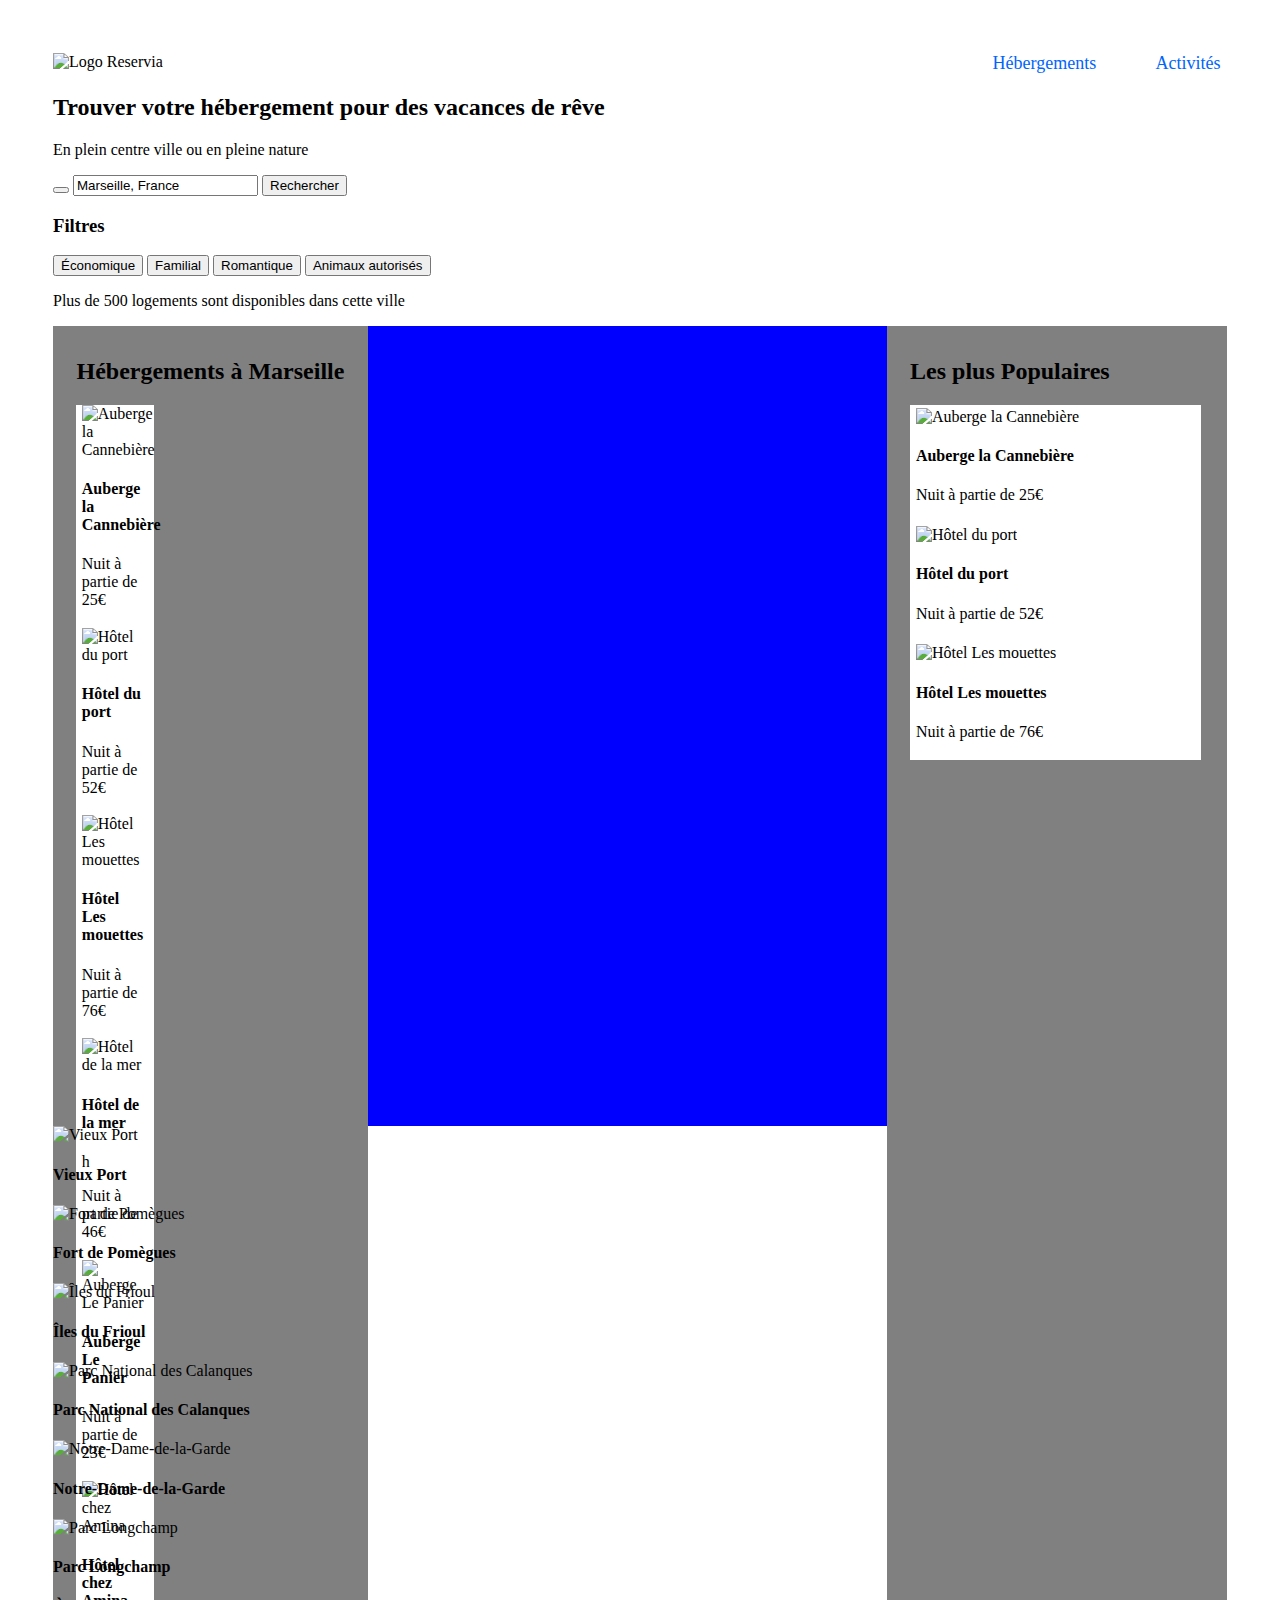
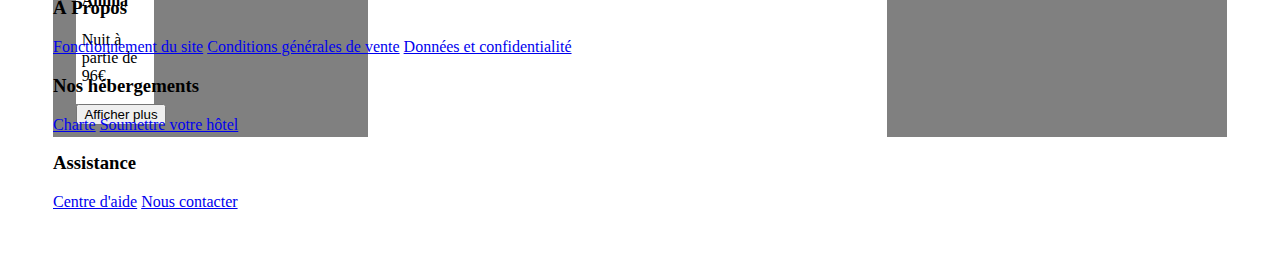
==== reservia.html @ 5c3b555e "Ajout du Footer." ====
<!DOCTYPE html>
<html lang="fr">
  <head>
    <meta charset="utf-8"/>
    <link rel="stylesheet" href="/css/style.css">
    <script src="https://kit.fontawesome.com/23c1a897ea.js" crossorigin="anonymous"></script> <!-- Ajout du script permettant d'utiliser les icônes Font Awesome -->
    <title>Reservia</title>
  </head>

  <body>
    <header>
      <div class="header">
        <img src="images/logo/Reservia.svg" title="Logo Reservia" class="logo">
        <!-- Menu de navigation -->
        <nav>
          <ul class="menu">
            <li><a href="#hebergements" class="li-heb">Hébergements</a></li>
            <li><a href="#activites" class="li-act">Activités</a></li>
            <li><a href="#inscription" class="li-signup"><span>S'inscire</span></a></li>
          </ul>
        </nav>
      </div>
      <!-- Barre de recherche par ville/village -->
      <div class="recherche">
        <h2>Trouver votre hébergement pour des vacances de rêve</h2>
        <p class="subtitle">En plein centre ville ou en pleine nature</p>
        <div class="barre-recherche">
          <button type="button" name="geolocalisation" class="geoloc"><i class="fas fa-map-marker-alt fa-2x"></i></button> <!-- Bouton sur le logo de géolocalisation qui permettra d'afficher la map -->
          <input type="search" value="Marseille, France" class="zone-recherche">
          <button type="button" name="search" class="search">Rechercher</button>
        </div>
        <!-- Recherche par filtre -->
        <div class="listefiltres">
          <h3>Filtres</h3>  <!-- Boutons qui permettront aux utilisateurs de filtrer les hébergements selon les différents critères proposés ci-dessous -->
          <div class="btnfiltres">
            <button type="button" name="filtre-eco" class="filtre"><i class="fas fa-money-bill-wave iconefiltre"></i><span>Économique</span></button>
            <button type="button" name="filtre-familial" class="filtre"><i class="fas fa-child iconefiltre"></i><span>Familial</span></button>
            <button type="button" name="filtre-romantique" class="filtre"><i class="fas fa-heart iconefiltre"></i><span>Romantique</span></button>
            <button type="button" name="filtre-animaux" class="filtre"><i class="fas fa-dog iconefiltre"></i><span>Animaux autorisés</span></button>
          </div>
        </div>
        <p><i class="fas fa-info"></i> Plus de 500 logements sont disponibles dans cette ville</p>
      </div>
    </header>

    <main>
      <!-- Tous les hébergements -->
      <div class="hebergements">
        <!-- liste des hébergements -->
        <div class="hebliste">
          <h2>Hébergements à Marseille</h2>
          <div class="conteneur heb">
            <div class="case">
              <img src="images/hebergements/4_small/marcus-loke-WQJvWU_HZFo-unsplash.jpg" alt="Auberge la Cannebière" class="hpaysage">
              <h4>Auberge la Cannebière</h4>
              <p>Nuit à partie de 25€</p>
              <div class="note">
                  <i class="fas fa-star active"></i>
                  <i class="fas fa-star active"></i>
                  <i class="fas fa-star active"></i>
                  <i class="fas fa-star active"></i>
                  <i class="fas fa-star unactive"></i>
              </div>
            </div>
            <div class="case">
              <img src="images/hebergements/4_small/fred-kleber-gTbaxaVLvsg-unsplash.jpg" alt="Hôtel du port" class="hpaysage">
              <h4>Hôtel du port</h4>
              <p>Nuit à partie de 52€</p>
              <div class="note">
                  <i class="fas fa-star active"></i>
                  <i class="fas fa-star active"></i>
                  <i class="fas fa-star active"></i>
                  <i class="fas fa-star active"></i>
                  <i class="fas fa-star active"></i>
              </div>
            </div>
            <div class="case">
              <img src="images/hebergements/4_small/reisetopia-B8WIgxA_PFU-unsplash.jpg" alt="Hôtel Les mouettes" class="hpaysage">
              <h4>Hôtel Les mouettes</h4>
              <p>Nuit à partie de 76€</p>
              <div class="note">
                  <i class="fas fa-star active"></i>
                  <i class="fas fa-star active"></i>
                  <i class="fas fa-star active"></i>
                  <i class="fas fa-star active"></i>
                  <i class="fas fa-star unactive"></i>
              </div>
            </div>
            <div class="case">
              <img src="images/hebergements/4_small/annie-spratt-Eg1qcIitAuA-unsplash.jpg" alt="Hôtel de la mer" class="hpaysage">
              <h4>Hôtel de la mer</h4>h
              <p>Nuit à partie de 46€</p>
              <div class="note">
                  <i class="fas fa-star active"></i>
                  <i class="fas fa-star active"></i>
                  <i class="fas fa-star active"></i>
                  <i class="fas fa-star unactive"></i>
                  <i class="fas fa-star unactive"></i>
              </div>
            </div>
            <div class="case">
              <img src="images/hebergements/4_small/nicate-lee-kT-ZyaiwBe0-unsplash.jpg" alt="Auberge Le Panier" class="hpaysage">
              <h4>Auberge Le Panier</h4>
              <p>Nuit à partie de 23€</p>
              <div class="note">
                  <i class="fas fa-star active"></i>
                  <i class="fas fa-star active"></i>
                  <i class="fas fa-star active"></i>
                  <i class="fas fa-star active"></i>
                  <i class="fas fa-star unactive"></i>
              </div>
            </div>
            <div class="case">
              <img src="images/hebergements/4_small/febrian-zakaria-M6S1WvfW68A-unsplash.jpg" alt="Hôtel chez Amina" class="hportrait">
              <h4>Hôtel chez Amina</h4>
              <p>Nuit à partie de 96€</p>
              <div class="note">
                  <i class="fas fa-star active"></i>
                  <i class="fas fa-star active"></i>
                  <i class="fas fa-star active"></i>
                  <i class="fas fa-star active"></i>
                  <i class="fas fa-star active"></i>
              </div>
            </div>
          </div>
          <button type="button" name="afficherplus" id="more"><span>Afficher plus</span></button>
        </div>
        <!-- Hébergements populaires -->
        <div class="hebpopulaires">
          <h2>Les plus Populaires</h2>
          <div class="conteneur populaires">
            <div class="case popu">
              <img src="images/hebergements/4_small/emile-guillemot-Bj_rcSC5XfE-unsplash.jpg" alt="Auberge la Cannebière" class="ppaysage">
              <h4>Auberge la Cannebière</h4>
              <p>Nuit à partie de 25€</p>
              <div class="note">
                  <i class="fas fa-star active"></i>
                  <i class="fas fa-star active"></i>
                  <i class="fas fa-star active"></i>
                  <i class="fas fa-star active"></i>
                  <i class="fas fa-star unactive"></i>
              </div>
            </div>
            <div class="case popu">
              <img src="images/hebergements/4_small/aw-creative-VGs8z60yT2c-unsplash.jpg" alt="Hôtel du port" class="ppaysage">
              <h4>Hôtel du port</h4>
              <p>Nuit à partie de 52€</p>
              <div class="note">
                  <i class="fas fa-star active"></i>
                  <i class="fas fa-star active"></i>
                  <i class="fas fa-star active"></i>
                  <i class="fas fa-star active"></i>
                  <i class="fas fa-star active"></i>
              </div>
            </div>
            <div class="case popu">
              <img src="images/hebergements/4_small/febrian-zakaria-sjvU0THccQA-unsplash.jpg" alt="Hôtel Les mouettes" class="ppaysage">
              <h4>Hôtel Les mouettes</h4>
              <p>Nuit à partie de 76€</p>
              <div class="note">
                  <i class="fas fa-star active"></i>
                  <i class="fas fa-star active"></i>
                  <i class="fas fa-star active"></i>
                  <i class="fas fa-star active"></i>
                  <i class="fas fa-star unactive"></i>
              </div>
            </div>
          </div>
        </div>
      </div>
      <!-- Activités possibles -->
      <div class="activites">
        <div class="format-xl">
          <img src="images/activites/4_small/reno-laithienne-QUgJhdY5Fyk-unsplash.jpg" alt="Vieux Port" class="aportrait">
          <h4>Vieux Port</h4>
        </div>
        <div class="format-l">
          <img src="images/activites/4_small/paul-hermann-QFTrLdQIRhI-unsplash.jpg" alt="Fort de Pomègues" class="apaysage">
          <h4>Fort de Pomègues</h4>
        </div>
        <div class="format-s">
          <img src="images/activites/4_small/kevin-hikari-rV_Qd1l-VXg-unsplash.jpg" alt="Îles du Frioul" class="apaysage">
          <h4>Îles du Frioul</h4>
        </div>
        <div class="format-xl">
          <img src="images/activites/4_small/kilyan-sockalingum-NR8-cBCN3aI-unsplash.jpg" alt="Parc National des Calanques" class="aportrait">
          <h4>Parc National des Calanques</h4>
        </div>
        <div class="format-m">
          <img src="images/activites/4_small/florian-wehde-xW9e8gdotxI-unsplash.jpg" alt="Notre-Dame-de-la-Garde" class="apaysage">
          <h4>Notre-Dame-de-la-Garde</h4>
        </div>
        <div class="format-m">
          <img src="images/activites/4_small/lena-paulin-wH2-EJoDcV0-unsplash.jpg" alt="Parc Longchamp" class="apaysage">
          <h4>Parc Longchamp</h4>
        </div>
      </div>
    </main>

    <footer>
      <div class="a-propos">
        <h3>À Propos</h3>
        <a href="#">Fonctionnement du site</a>
        <a href="#">Conditions générales de vente</a>
        <a href="#">Données et confidentialité</a>
      </div>
      <div class="nos-hebergements">
        <h3>Nos hébergements</h3>
        <a href="#">Charte</a>
        <a href="#">Soumettre votre hôtel</a>
      </div>
      <div class="assistance">
        <h3>Assistance</h3>
        <a href="#">Centre d'aide</a>
        <a href="#">Nous contacter</a>
      </div>
    </footer>
  </body>
</html>
---- css/style.css ----
@@media screen and (max-width: 1440px) {

}


body{
  margin: 53px;
  font-family: Raleway;
}

/*___________________________________ Header ___________________________________*/
.logo {float: left;}

  /*-------------------------- Barre de navigation --------------------------*/
nav {
  font-size: 18px;
}

.menu {
  padding-left: 70%;
}

.menu li {
  margin-right: 3%;
  display: block;
}

.menu li a {
  padding: 8px 44px 17px 8px;
  color: #0065FC;
  text-align: center;
  text-decoration: none;
  position: relative;
}

.menu li a:hover, .menu li a:focus {
  color: #000;
}

.menu .en-cours a {
  color: #b7d8e8;
}

/* */


.conteneur h4 {width: 95%;}

.case img {width: 80%; height: 55%;}

.fa-star.active {color: #0065FC;}

.fa-star.unactive {color: #F2F2F2;}


.menu {display: flex; list-style-type: none;}

.hebergements {
  background-color: blue;
  width: 100%;
  height: 800px;
  display: flex;
  flex-wrap: wrap;
  justify-content: space-between;
}

.hebliste, .hebpopulaires {
  background-color: grey;
  padding-right: 2%;
  padding-top: 1%;
  padding-left: 2%;
  padding-bottom: 1%;
}

.hebtliste {
  width: 75%;
}

.hebpopulaires {
  width: 25%;
  flex-direction: column;
}

.conteneur {justify-content: space-around;}

.heb {

}

.case {
  width: 25%;
  height: 35%;
  background-color: white;
  padding-right: 2%;
  padding-left: 2%;
  padding-bottom: 1%;
}

.popu {
  width: 95%;
  height: 20%;
  background-color: white;
  flex-direction: column;
  padding-right: 2%;
  padding-top: 1%;
  padding-left: 2%;
  padding-bottom: 1%;
}
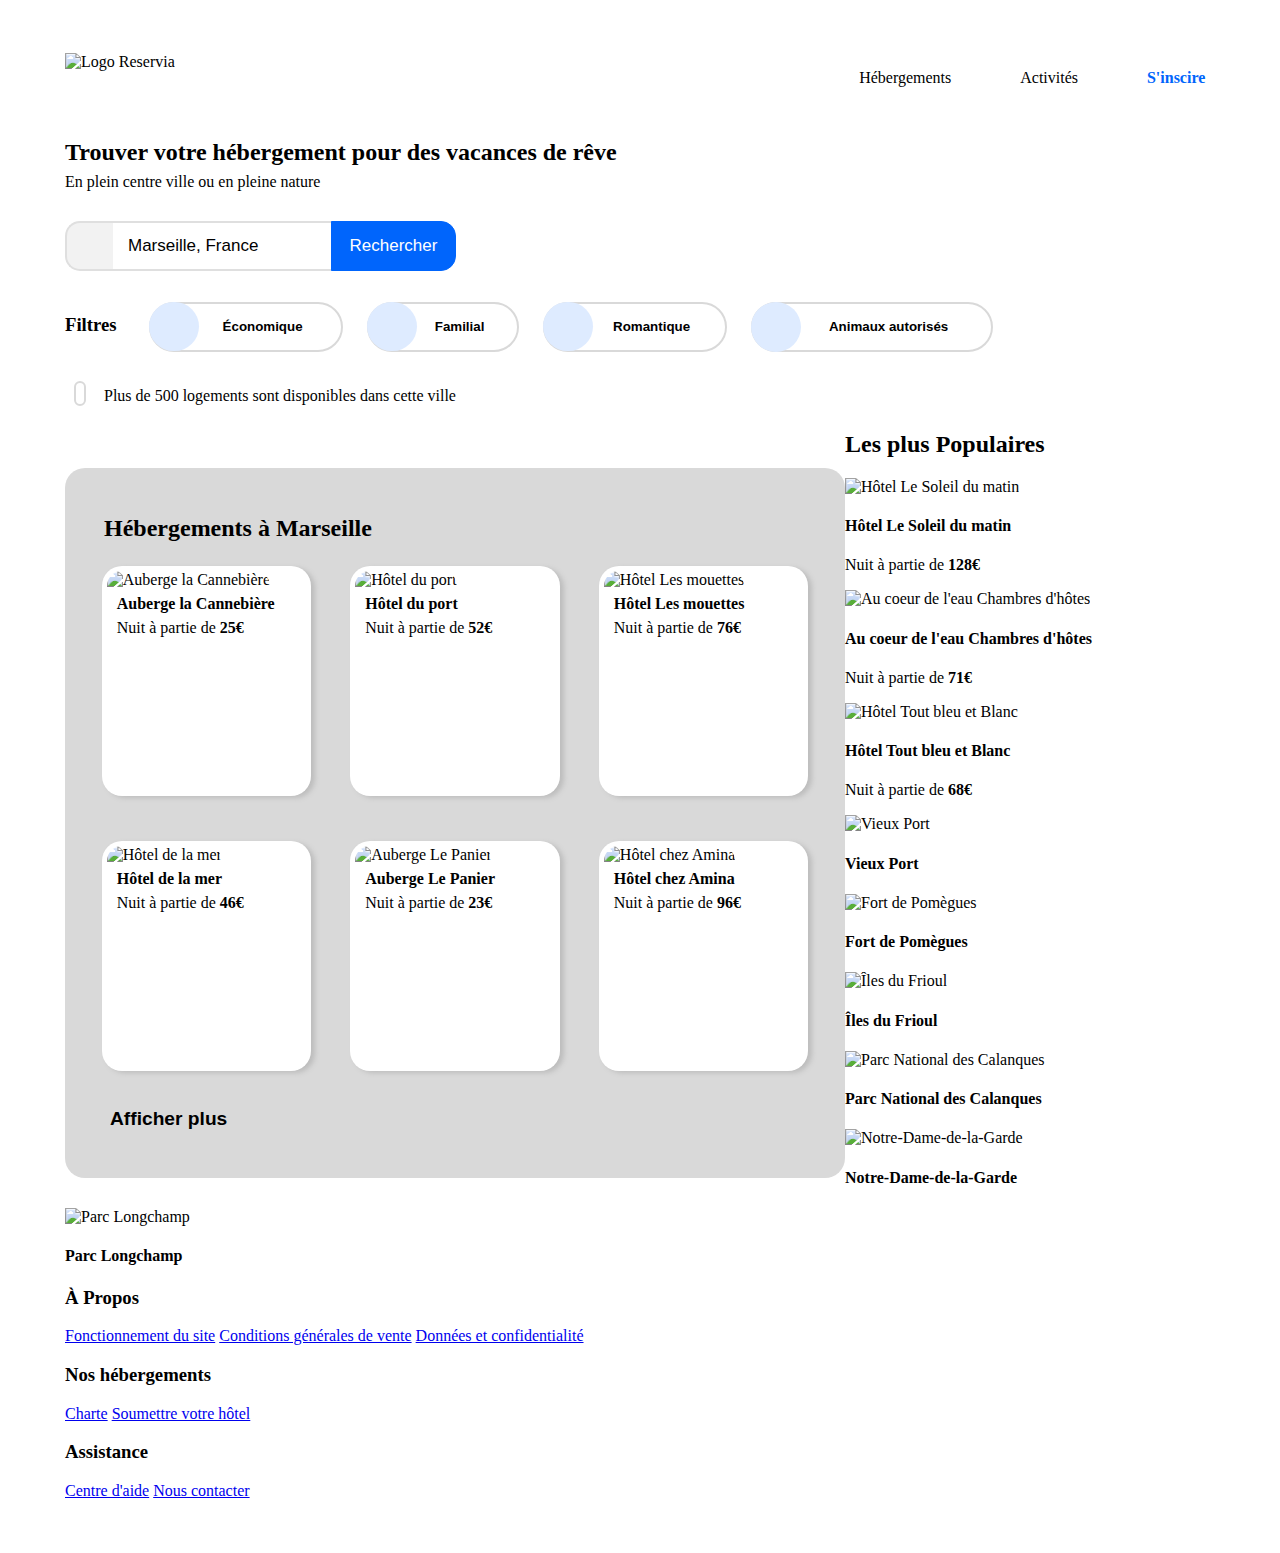
==== commit 2666e1b4: "Liens responsive et section Activités" ====
--- a/reservia.html
+++ b/reservia.html
@@ -2,8 +2,12 @@
 <html lang="fr">
   <head>
     <meta charset="utf-8"/>
-    <link rel="stylesheet" href="/css/style.css">
-    <script src="https://kit.fontawesome.com/23c1a897ea.js" crossorigin="anonymous"></script> <!-- Ajout du script permettant d'utiliser les icônes Font Awesome -->
+    <link rel="stylesheet" href="/css/style.css"> <!-- Version générale-->
+    <link rel="stylesheet" media="screen and (max-width: 768px)" href="smallscreen.css"> <!-- Pour résolution d'écran inférieure à 768px (smartphone)-->
+    <link rel="stylesheet" media="screen and (min-width: 768px; max-width: 991px)" href="mediumscreen.css"> <!-- Pour résolution d'écran comprise entre 768px et 991px (tablettes)-->
+    <link rel="stylesheet" media="screen and (min-min-width: 992px; max-width: 1199px)" href="largescrren.css"> <!-- Pour résolution d'écran comprise entre 992px et 1199px (PC portables) -->
+    <link rel="stylesheet" media="screen and (min-width: 1200px)" href="bigscreen.css"> <!-- Pour résolution d'écran supérieure ou égale à 1200px (PC et écrans TV)-->
+    <script src="https://kit.fontawesome.com/23c1a897ea.js" crossorigin="anonymous"></script> <!-- Script permettant d'utiliser les icônes Font Awesome -->
     <title>Reservia</title>
   </head>
 
@@ -14,9 +18,9 @@
         <!-- Menu de navigation -->
         <nav>
           <ul class="menu">
-            <li><a href="#hebergements" class="li-heb">Hébergements</a></li>
-            <li><a href="#activites" class="li-act">Activités</a></li>
-            <li><a href="#inscription" class="li-signup"><span>S'inscire</span></a></li>
+            <li><a href="#hebergements" class="lien-heb">Hébergements</a></li>
+            <li><a href="#activites" class="lien-act">Activités</a></li>
+            <li><a href="#inscription" class="lien-signup"><span>S'inscire</span></a></li>
           </ul>
         </nav>
       </div>
@@ -25,7 +29,7 @@
         <h2>Trouver votre hébergement pour des vacances de rêve</h2>
         <p class="subtitle">En plein centre ville ou en pleine nature</p>
         <div class="barre-recherche">
-          <button type="button" name="geolocalisation" class="geoloc"><i class="fas fa-map-marker-alt fa-2x"></i></button> <!-- Bouton sur le logo de géolocalisation qui permettra d'afficher la map -->
+          <button type="button" name="geolocalisation" class="geoloc"><i class="fas fa-map-marker-alt fa-lg"></i></button> <!-- Bouton sur le logo de géolocalisation qui permettra d'afficher la map -->
           <input type="search" value="Marseille, France" class="zone-recherche">
           <button type="button" name="search" class="search">Rechercher</button>
         </div>
@@ -33,143 +37,199 @@
         <div class="listefiltres">
           <h3>Filtres</h3>  <!-- Boutons qui permettront aux utilisateurs de filtrer les hébergements selon les différents critères proposés ci-dessous -->
           <div class="btnfiltres">
-            <button type="button" name="filtre-eco" class="filtre"><i class="fas fa-money-bill-wave iconefiltre"></i><span>Économique</span></button>
-            <button type="button" name="filtre-familial" class="filtre"><i class="fas fa-child iconefiltre"></i><span>Familial</span></button>
-            <button type="button" name="filtre-romantique" class="filtre"><i class="fas fa-heart iconefiltre"></i><span>Romantique</span></button>
-            <button type="button" name="filtre-animaux" class="filtre"><i class="fas fa-dog iconefiltre"></i><span>Animaux autorisés</span></button>
+            <div class="div-filtre eco">
+              <i class="fas fa-money-bill-wave fa-lg iconefiltre"></i>
+              <button type="button" name="filtre-eco" class="filtre filtre-eco"><span>Économique</span></button>
+            </div>
+            <div class="div-filtre familial">
+              <i class="fas fa-child fa-lg iconefiltre"></i>
+              <button type="button" name="filtre-familial" class="filtre filtre-familial"><span>Familial</span></button>
+            </div>
+            <div class="div-filtre romantique">
+              <i class="fas fa-heart fa-lg iconefiltre"></i>
+              <button type="button" name="filtre-romantique" class="filtre filtre-romantique"><span>Romantique</span></button>
+            </div>
+            <div class="div-filtre animaux">
+              <i class="fas fa-dog fa-lg iconefiltre"></i>
+              <button type="button" name="filtre-animaux" class="filtre filtre-animaux"><span>Animaux autorisés</span></button>
+            </div>
           </div>
         </div>
-        <p><i class="fas fa-info"></i> Plus de 500 logements sont disponibles dans cette ville</p>
+        <p class="info"><i class="fas fa-info fa-sm"></i> Plus de 500 logements sont disponibles dans cette ville</p>
       </div>
     </header>
 
     <main>
       <!-- Tous les hébergements -->
-      <div class="hebergements">
+      <div id="hebergements">
+
         <!-- liste des hébergements -->
-        <div class="hebliste">
+        <section class="hebliste">
           <h2>Hébergements à Marseille</h2>
-          <div class="conteneur heb">
-            <div class="case">
-              <img src="images/hebergements/4_small/marcus-loke-WQJvWU_HZFo-unsplash.jpg" alt="Auberge la Cannebière" class="hpaysage">
-              <h4>Auberge la Cannebière</h4>
-              <p>Nuit à partie de 25€</p>
-              <div class="note">
-                  <i class="fas fa-star active"></i>
-                  <i class="fas fa-star active"></i>
-                  <i class="fas fa-star active"></i>
-                  <i class="fas fa-star active"></i>
-                  <i class="fas fa-star unactive"></i>
-              </div>
-            </div>
-            <div class="case">
-              <img src="images/hebergements/4_small/fred-kleber-gTbaxaVLvsg-unsplash.jpg" alt="Hôtel du port" class="hpaysage">
-              <h4>Hôtel du port</h4>
-              <p>Nuit à partie de 52€</p>
-              <div class="note">
-                  <i class="fas fa-star active"></i>
-                  <i class="fas fa-star active"></i>
-                  <i class="fas fa-star active"></i>
-                  <i class="fas fa-star active"></i>
-                  <i class="fas fa-star active"></i>
-              </div>
-            </div>
-            <div class="case">
-              <img src="images/hebergements/4_small/reisetopia-B8WIgxA_PFU-unsplash.jpg" alt="Hôtel Les mouettes" class="hpaysage">
-              <h4>Hôtel Les mouettes</h4>
-              <p>Nuit à partie de 76€</p>
-              <div class="note">
-                  <i class="fas fa-star active"></i>
-                  <i class="fas fa-star active"></i>
-                  <i class="fas fa-star active"></i>
-                  <i class="fas fa-star active"></i>
-                  <i class="fas fa-star unactive"></i>
-              </div>
-            </div>
-            <div class="case">
-              <img src="images/hebergements/4_small/annie-spratt-Eg1qcIitAuA-unsplash.jpg" alt="Hôtel de la mer" class="hpaysage">
-              <h4>Hôtel de la mer</h4>h
-              <p>Nuit à partie de 46€</p>
-              <div class="note">
-                  <i class="fas fa-star active"></i>
-                  <i class="fas fa-star active"></i>
-                  <i class="fas fa-star active"></i>
-                  <i class="fas fa-star unactive"></i>
-                  <i class="fas fa-star unactive"></i>
-              </div>
-            </div>
-            <div class="case">
-              <img src="images/hebergements/4_small/nicate-lee-kT-ZyaiwBe0-unsplash.jpg" alt="Auberge Le Panier" class="hpaysage">
-              <h4>Auberge Le Panier</h4>
-              <p>Nuit à partie de 23€</p>
-              <div class="note">
-                  <i class="fas fa-star active"></i>
-                  <i class="fas fa-star active"></i>
-                  <i class="fas fa-star active"></i>
-                  <i class="fas fa-star active"></i>
-                  <i class="fas fa-star unactive"></i>
-              </div>
-            </div>
-            <div class="case">
-              <img src="images/hebergements/4_small/febrian-zakaria-M6S1WvfW68A-unsplash.jpg" alt="Hôtel chez Amina" class="hportrait">
-              <h4>Hôtel chez Amina</h4>
-              <p>Nuit à partie de 96€</p>
-              <div class="note">
-                  <i class="fas fa-star active"></i>
-                  <i class="fas fa-star active"></i>
-                  <i class="fas fa-star active"></i>
-                  <i class="fas fa-star active"></i>
-                  <i class="fas fa-star active"></i>
-              </div>
-            </div>
+          <div class="grilleheb">
+            <article class="hconteneur-flexible">
+              <a href="#" class="hélément-flexible">
+                <figure class="hfigure">
+                  <img src="images/hebergements/4_small/marcus-loke-WQJvWU_HZFo-unsplash.jpg" alt="Auberge la Cannebière" class="imghebergement">
+                  <figcaption class="hfigcaption">
+                    <h4 class="nom-hebergement">Auberge la Cannebière</h4>
+                    <p>Nuit à partie de <span>25€</span></p>
+                    <div class="note">
+                        <i class="fas fa-star fa-xs active"></i>
+                        <i class="fas fa-star fa-xs active"></i>
+                        <i class="fas fa-star fa-xs active"></i>
+                        <i class="fas fa-star fa-xs active"></i>
+                        <i class="fas fa-star fa-xs unactive"></i>
+                    </div>
+                  </figcaption>
+                </figure>
+              </a>
+              <a href="#" class="hélément-flexible">
+                <figure class="hfigure">
+                  <img src="images/hebergements/4_small/fred-kleber-gTbaxaVLvsg-unsplash.jpg" alt="Hôtel du port" class="imghebergement">
+                  <figcaption class="hfigcaption">
+                    <h4 class="nom-hebergement">Hôtel du port</h4>
+                    <p>Nuit à partie de <span>52€</span></p>
+                    <div class="note">
+                        <i class="fas fa-star fa-xs active"></i>
+                        <i class="fas fa-star fa-xs active"></i>
+                        <i class="fas fa-star fa-xs active"></i>
+                        <i class="fas fa-star fa-xs active"></i>
+                        <i class="fas fa-star fa-xs active"></i>
+                    </div>
+                  </figcaption>
+                </figure>
+              </a>
+              <a href="#" class="hélément-flexible">
+                <figure class="hfigure">
+                  <img src="images/hebergements/4_small/reisetopia-B8WIgxA_PFU-unsplash.jpg" alt="Hôtel Les mouettes" class="imghebergement">
+                  <figcaption class="hfigcaption">
+                    <h4 class="nom-hebergement">Hôtel Les mouettes</h4>
+                    <p>Nuit à partie de <span>76€</span></p>
+                    <div class="note">
+                        <i class="fas fa-star fa-xs active"></i>
+                        <i class="fas fa-star fa-xs active"></i>
+                        <i class="fas fa-star fa-xs active"></i>
+                        <i class="fas fa-star fa-xs active"></i>
+                        <i class="fas fa-star fa-xs unactive"></i>
+                    </div>
+                  </figcaption>
+                </figure>
+              </a>
+              <a href="#" class="hélément-flexible">
+                <figure class="hfigure">
+                  <img src="images/hebergements/4_small/annie-spratt-Eg1qcIitAuA-unsplash.jpg" alt="Hôtel de la mer" class="imghebergement">
+                  <figcaption class="hfigcaption">
+                    <h4 class="nom-hebergement">Hôtel de la mer</h4>
+                    <p>Nuit à partie de <span>46€</span></p>
+                    <div class="note">
+                        <i class="fas fa-star fa-xs active"></i>
+                        <i class="fas fa-star fa-xs active"></i>
+                        <i class="fas fa-star fa-xs active"></i>
+                        <i class="fas fa-star fa-xs unactive"></i>
+                        <i class="fas fa-star fa-xs unactive"></i>
+                    </div>
+                  </figcaption>
+                </figure>
+              </a>
+              <a href="#" class="hélément-flexible">
+                <figure class="hfigure">
+                  <img src="images/hebergements/4_small/nicate-lee-kT-ZyaiwBe0-unsplash.jpg" alt="Auberge Le Panier" class="imghebergement">
+                  <figcaption class="hfigcaption"n>
+                    <h4 class="nom-hebergement">Auberge Le Panier</h4>
+                    <p>Nuit à partie de <span>23€</span></p>
+                    <div class="note">
+                        <i class="fas fa-star fa-xs active"></i>
+                        <i class="fas fa-star fa-xs active"></i>
+                        <i class="fas fa-star fa-xs active"></i>
+                        <i class="fas fa-star fa-xs active"></i>
+                        <i class="fas fa-star fa-xs unactive"></i>
+                    </div>
+                  </figcaption>
+                </figure>
+              </a>
+              <a href="#" class="hélément-flexible">
+                <figure class="hfigure">
+                  <img src="images/hebergements/4_small/febrian-zakaria-M6S1WvfW68A-unsplash.jpg" alt="Hôtel chez Amina" class="imghebergement">
+                  <figcaption class="hfigcaption">
+                    <h4 class="nom-hebergement">Hôtel chez Amina</h4>
+                    <p>Nuit à partie de <span>96€</span></p>
+                    <div class="note">
+                        <i class="fas fa-star fa-xs active"></i>
+                        <i class="fas fa-star fa-xs active"></i>
+                        <i class="fas fa-star fa-xs active"></i>
+                        <i class="fas fa-star fa-xs active"></i>
+                        <i class="fas fa-star fa-xs active"></i>
+                    </div>
+                </figcaption>
+                </figure>
+              </a>
+            </article>
+            <button type="button" name="afficherplus" id="more"><span>Afficher plus</span></button>
           </div>
-          <button type="button" name="afficherplus" id="more"><span>Afficher plus</span></button>
-        </div>
+        </section>
+
         <!-- Hébergements populaires -->
-        <div class="hebpopulaires">
-          <h2>Les plus Populaires</h2>
-          <div class="conteneur populaires">
-            <div class="case popu">
-              <img src="images/hebergements/4_small/emile-guillemot-Bj_rcSC5XfE-unsplash.jpg" alt="Auberge la Cannebière" class="ppaysage">
-              <h4>Auberge la Cannebière</h4>
-              <p>Nuit à partie de 25€</p>
-              <div class="note">
-                  <i class="fas fa-star active"></i>
-                  <i class="fas fa-star active"></i>
-                  <i class="fas fa-star active"></i>
-                  <i class="fas fa-star active"></i>
-                  <i class="fas fa-star unactive"></i>
-              </div>
-            </div>
-            <div class="case popu">
-              <img src="images/hebergements/4_small/aw-creative-VGs8z60yT2c-unsplash.jpg" alt="Hôtel du port" class="ppaysage">
-              <h4>Hôtel du port</h4>
-              <p>Nuit à partie de 52€</p>
-              <div class="note">
-                  <i class="fas fa-star active"></i>
-                  <i class="fas fa-star active"></i>
-                  <i class="fas fa-star active"></i>
-                  <i class="fas fa-star active"></i>
-                  <i class="fas fa-star active"></i>
-              </div>
-            </div>
-            <div class="case popu">
-              <img src="images/hebergements/4_small/febrian-zakaria-sjvU0THccQA-unsplash.jpg" alt="Hôtel Les mouettes" class="ppaysage">
-              <h4>Hôtel Les mouettes</h4>
-              <p>Nuit à partie de 76€</p>
-              <div class="note">
-                  <i class="fas fa-star active"></i>
-                  <i class="fas fa-star active"></i>
-                  <i class="fas fa-star active"></i>
-                  <i class="fas fa-star active"></i>
-                  <i class="fas fa-star unactive"></i>
-              </div>
-            </div>
+        <section class="populiste">
+          <div class="en-tete-populaire">
+            <h2>Les plus Populaires</h2>
+            <i class="fas fa-chart-line fa-2x"></i>
           </div>
-        </div>
-      </div>
+          <article class="pconteneur-flexible">
+            <a href="#" class="pélément-flexible">
+              <figure class="pfigure">
+                <img src="images/hebergements/4_small/emile-guillemot-Bj_rcSC5XfE-unsplash.jpg" alt="Hôtel Le Soleil du matin" class="imghebpopulaire">
+                <figcaption class="pfigcaption">
+                  <h4 class="nom-hebergement">Hôtel Le Soleil du matin</h4>
+                  <p>Nuit à partie de <span>128€</span></p>
+                  <div class="note notehebpopulaire">
+                      <i class="fas fa-star fa-xs active"></i>
+                      <i class="fas fa-star fa-xs active"></i>
+                      <i class="fas fa-star fa-xs active"></i>
+                      <i class="fas fa-star fa-xs active"></i>
+                      <i class="fas fa-star fa-xs unactive"></i>
+                  </div>
+                </figcaption>
+              </figure>
+            </a>
+            <a href="#" class="pélément-flexible">
+              <figure class="pfigure">
+                <img src="images/hebergements/4_small/aw-creative-VGs8z60yT2c-unsplash.jpg" alt="Au coeur de l'eau Chambres d'hôtes" class="imghebpopulaire">
+                <figcaption class="pfigcaption">
+                  <h4 class="nom-hebergement">Au coeur de l'eau Chambres d'hôtes</h4>
+                  <p>Nuit à partie de <span>71€</span></p>
+                  <div class="note notehebpopulaire">
+                      <i class="fas fa-star fa-xs active"></i>
+                      <i class="fas fa-star fa-xs active"></i>
+                      <i class="fas fa-star fa-xs active"></i>
+                      <i class="fas fa-star fa-xs active"></i>
+                      <i class="fas fa-star fa-xs active"></i>
+                  </div>
+                </figcaption>
+              </figure>
+            </a>
+            <a href="#" class="pélément-flexible">
+              <figure class="pfigure">
+                <img src="images/hebergements/4_small/febrian-zakaria-sjvU0THccQA-unsplash.jpg" alt="Hôtel Tout bleu et Blanc" class="imghebpopulaire">
+                <figcaption class="pfigcaption">
+                <h4 class="nom-hebergement">Hôtel Tout bleu et Blanc</h4>
+                <p>Nuit à partie de <span>68€</span></p>
+                <div class="note notehebpopulaire">
+                    <i class="fas fa-star fa-xs active"></i>
+                    <i class="fas fa-star fa-xs active"></i>
+                    <i class="fas fa-star fa-xs active"></i>
+                    <i class="fas fa-star fa-xs active"></i>
+                    <i class="fas fa-star fa-xs unactive"></i>
+                </div>
+                </figcaption>
+              </figure>
+            </a>
+          </article>
+        </section>
+      </div>
+
       <!-- Activités possibles -->
-      <div class="activites">
+      <div id="activites">
         <div class="format-xl">
           <img src="images/activites/4_small/reno-laithienne-QUgJhdY5Fyk-unsplash.jpg" alt="Vieux Port" class="aportrait">
           <h4>Vieux Port</h4>
--- a/css/style.css
+++ b/css/style.css
@@ -1,108 +1,260 @@
-@@media screen and (max-width: 1440px) {
-
-}
-
-
-body{
-  margin: 53px;
-  font-family: Raleway;
-}
+/*____________________________________ Body ____________________________________*/
+
+@font-face {
+  font-family: 'Raleway';
+  src: url('font/Raleway.eot');
+  src: url('font/Raleway.eot?iefix') format('embedded-opentyper'),
+       url('font/Raleway.woff') format('woff'),
+       url('font/Raleway.woff2') format('woff2'),
+       url('font/Raleway.ttf') format('ttf'),
+       url('font/Raleway.svg#Raleway') format('svg');
+}
+
+body {margin: 53px 65px; font-family: Raleway; min-width: 1200px;}
+
+     /*--------------- Code multi-éléments & de diverses div ---------------*/
+
 
 /*___________________________________ Header ___________________________________*/
+
+.header {width: 100%; height: 34px;}
+
+span  {font-weight: bolder;}
+
 .logo {float: left;}
 
   /*-------------------------- Barre de navigation --------------------------*/
 nav {
-  font-size: 18px;
-}
-
-.menu {
-  padding-left: 70%;
-}
-
-.menu li {
-  margin-right: 3%;
-  display: block;
-}
+  font-size: 1em;
+  width: 436px;
+  float: right;
+}
+
+.menu {padding: 0 0.5% 0 0.5%; display: flex; list-style-type: none;}
+
+.menu li {margin-right: 3%;}
 
 .menu li a {
-  padding: 8px 44px 17px 8px;
-  color: #0065FC;
   text-align: center;
   text-decoration: none;
+  padding: 66px 28px 0 28px;
+}
+
+.lien-heb, .lien-act {color: #000;} /* couleur de la police par défaut : noir */
+
+.lien-signup, .menu li a:hover, .menu li a:focus {
+  color: #0065fc; /* couleur de la police du lien d'inscription ou lors du survol et de la selection des deux autres liens du "nav" : bleu */
+}
+
+.menu li a:hover, .menu li a:focus {
+  border-top: 2px solid #0065fc;/* affichage de la bordure supérieure (2px de large, ligne continue, bleue) lors du survol et de la selection d'un lien */
+}
+
+  /*--------------------------- Zone de recherche --------------------------*/
+
+.recherche {margin-top: 52px;}
+
+.subtitle {margin-top: -13px; font-size: 1em;}
+
+.barre-recherche, .listefiltres, .btnfiltres {display: flex;}
+
+.geoloc, .zone-recherche, .search, .listefiltres, .filtre {height: 50px;}
+
+.geoloc, .zone-recherche {border: 2px #f2f2f2 solid;}
+
+.zone-recherche, .search {font-size: 17px;}
+
+     /*----------------------- Barre de recherche -----------------------*/
+
+.barre-recherche {height: 50px; margin-top: 30px;}
+
+/*  Bouton géolocalisation */
+.geoloc {
+  width: 50px;
+  background-color: #f2f2f2;
+  border: 2px #dfdfdf solid;
+  border-right: none;
+  border-radius: 15px 0 0 15px;
+  margin-right: -2px;
+}
+
+.geoloc:hover, .geoloc:focus {background-color: #dfdfdf;}
+
+.fa-map-marker-alt {color: #000;}
+
+.a-map-marker-alt:hover, .a-map-marker-alt:focus {color: #0065fc;}
+
+/* Zone de saisie */
+.zone-recherche {
+  font-weight: thin bold;
+  width: 220px;
+  margin-bottom: 10px;
+  padding-left: 15px;
+  border: 2px #dfdfdf solid;
+  border-left: none;
+}
+
+/* Bouton "Rechercher" */
+.search {
+  color: #fff;
+  background-color: #0065fc;
+  width: 125px;
+  margin-left: -2px;
+  border: 1px #0065fc solid;
+  border-radius: 0 15px 15px 0;
+}
+
+     /*---------------------- Filtres de recherche ----------------------*/
+
+.listefiltres {width: 100%; margin-top: 31px;}
+
+.listefiltres h3 {margin-top: 12px;}
+
+.filtres {text-decoration: none;}
+
+.btnfiltres {margin-left: 32px;}
+
+.filtre:hover, .filtre:focus {box-shadow: 2px 1px 1px #d9d9d9;}
+
+.iconefiltre {
+  color: #0065fc;
+  background-color: #deebff;
+  border-radius: 50px/ 50px;
+  float: left;
+  margin-right: -20px;
   position: relative;
-}
-
-.menu li a:hover, .menu li a:focus {
+  z-index: 1;
+}
+
+.fa-money-bill-wave {width: 39px;  margin-right: -50px;  padding: 17px 0 0 11px;}
+
+.fa-child {width: 33px; margin-right: -50px; padding: 17px 0 0 17px;}
+
+.fa-heart {width: 36px;   margin-right: -50px; padding: 17px 0 0 14px;}
+
+.fa-dog {
+  width: 37px;
+  height: 35px;
+  margin-right: -50px;
+  padding: 15px 0 0 13px;
+}
+
+.fa-money-bill-wave, .fa-child, .fa-heart {height: 32px;}
+
+.filtre {
+  font-weight: bold;
+  margin-right: 24px;
+  border: 2px #d9d9d9 solid;
+  border-radius: 50px/ 50px;
+  background-color: #fff;
+}
+
+.filtre-eco, .filtre-familial, .filtre-romantique, .filtre-animaux {padding-left: 40px;}
+
+.filtre-eco {width: 194px;}
+
+.filtre-familial {width: 152px;}
+
+.filtre-romantique {width: 184px;}
+
+.filtre-animaux {width: 242px;}
+
+     /*------------ Ligne informative : nombre hébergements dispo -----------*/
+
+.info {width: 100%; height: 24px; margin: 35px 0 0 0;}
+
+.fa-info {
+  width: 13px;
+  height: 17px;
+  color: #0065fc;
+  background-color: #fff;
+  border: 2px #d9d9d9 solid;
+  border-radius: 50px/ 50px;
+  margin: 0 18px 0 9px;
+  padding: 4px 0 0 8px;
+}
+
+/*____________________________________ Main ____________________________________*/
+
+
+  /*------------------- Grand conteneur des héébergements -------------------*/
+
+#hebergements {max-width: 100%; max-height: 780px;}
+
+.hconteneur-flexible a, .pconteneur-flexible a {
+  text-decoration: none;
   color: #000;
 }
 
-.menu .en-cours a {
-  color: #b7d8e8;
-}
-
-/* */
-
-
-.conteneur h4 {width: 95%;}
-
-.case img {width: 80%; height: 55%;}
-
-.fa-star.active {color: #0065FC;}
-
-.fa-star.unactive {color: #F2F2F2;}
-
-
-.menu {display: flex; list-style-type: none;}
-
-.hebergements {
-  background-color: blue;
-  width: 100%;
-  height: 800px;
+.hélément-flexible:hover, .pélément-flexible:hover, .hélément-flexible:focus, .pélément-flexible:focus {box-shadow: none;}
+
+.note {margin: 0 0 1% 5%; justify-content: flex-start;}
+
+.fa-star.active {color: #0065fc;} /* couleur des étoiles actives : bleu */
+
+.fa-star.unactive {color: #bdbdbd;} /* couleur des étoiles inactives : gris */
+
+     /*--------------------- Liste des hébergements ---------------------*/
+
+.hebliste {
+  width: 65%;
+  float: left;
+  height: 710px;
+  margin-top: 37px;
+  background-color: #d9d9d9;
+  border-radius: 20px 20px 20px 20px;
+}
+
+.hebliste h2 {
+  margin: 47px 5% 10px 5%;
+  max-width: 100%;
+  align-items: center;
+}
+
+.hconteneur-flexible {
   display: flex;
   flex-wrap: wrap;
+  max-width: 100%;
+  height: 550px;
+  padding: 0 2.8%;
   justify-content: space-between;
 }
 
-.hebliste, .hebpopulaires {
-  background-color: grey;
-  padding-right: 2%;
-  padding-top: 1%;
-  padding-left: 2%;
-  padding-bottom: 1%;
-}
-
-.hebtliste {
-  width: 75%;
-}
-
-.hebpopulaires {
-  width: 25%;
-  flex-direction: column;
-}
-
-.conteneur {justify-content: space-around;}
-
-.heb {
-
-}
-
-.case {
-  width: 25%;
-  height: 35%;
-  background-color: white;
-  padding-right: 2%;
-  padding-left: 2%;
-  padding-bottom: 1%;
-}
-
-.popu {
+.hélément-flexible {
+  width: 28.5%;
+  max-height: 80%;
+  max-height: 230px;
+  background-color: #fff;
+  border-radius: 20px;
+  box-shadow: 4px 2px 5px #bdbdbd;
+  margin: 1.9% 2%;
+}
+
+
+.hfigure {
   width: 95%;
-  height: 20%;
-  background-color: white;
-  flex-direction: column;
-  padding-right: 2%;
-  padding-top: 1%;
-  padding-left: 2%;
-  padding-bottom: 1%;
-}
+  margin: 2.5% 2% 2.5% 2.5%;
+}
+
+
+.imghebergement {
+  width: 100%;
+  height: 130px;
+  border-radius: 15px 15px 0 0;
+  object-fit: cover; /* permet de remplir l'espace souhaité tout en gardant les proportions de l'img (pas d'img visuellement écrasée)*/
+}
+
+.hfigcaption {max-width: 100%; }
+
+.hfigcaption h4 {font-weight: bolder; margin: 3% 0 3% 5%;}
+
+.hfigcaption p {margin: 0 5% 2% 5%; max-width: 100%;}
+
+#more {
+  margin: 5px 0 0 5%;
+  background-color: #d9d9d9;
+  border: none;
+  font-size: 1.2em;
+}
+
+#more :hover, #more:focus {text-decoration: underline;}
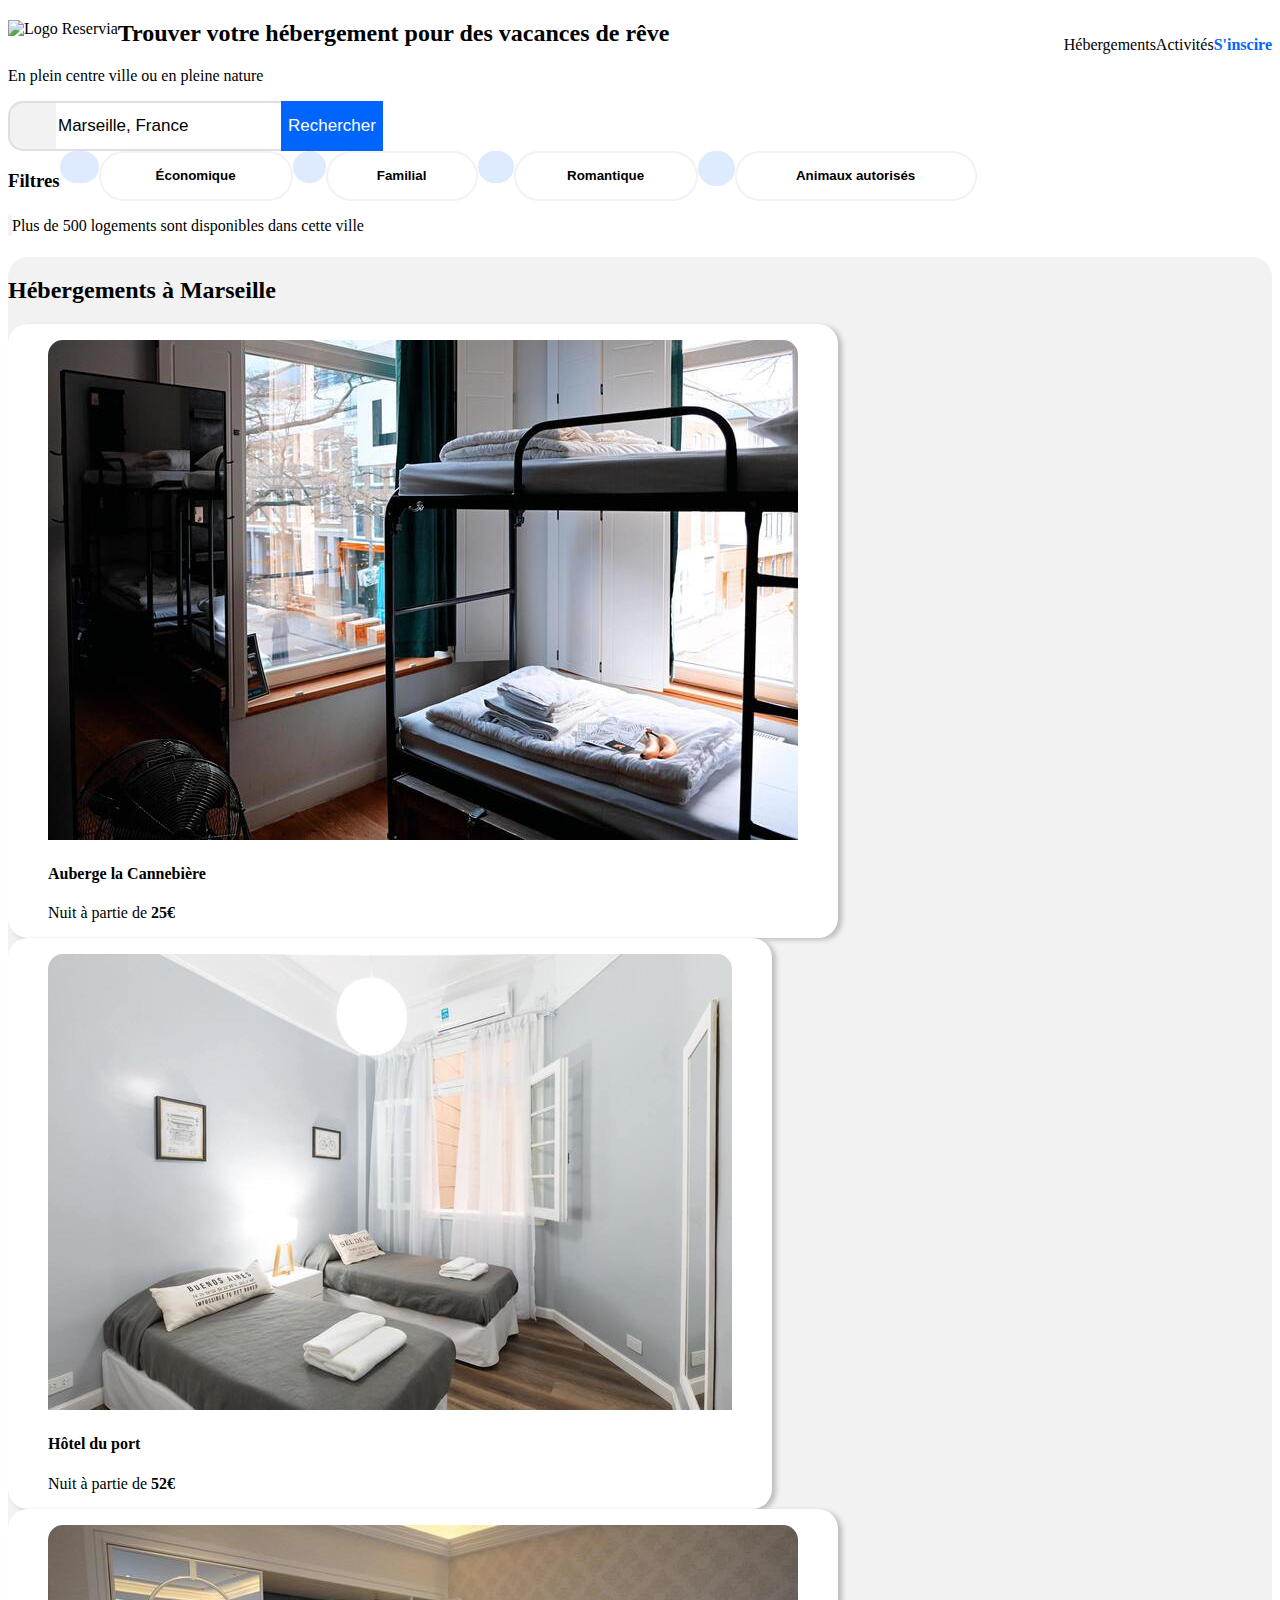
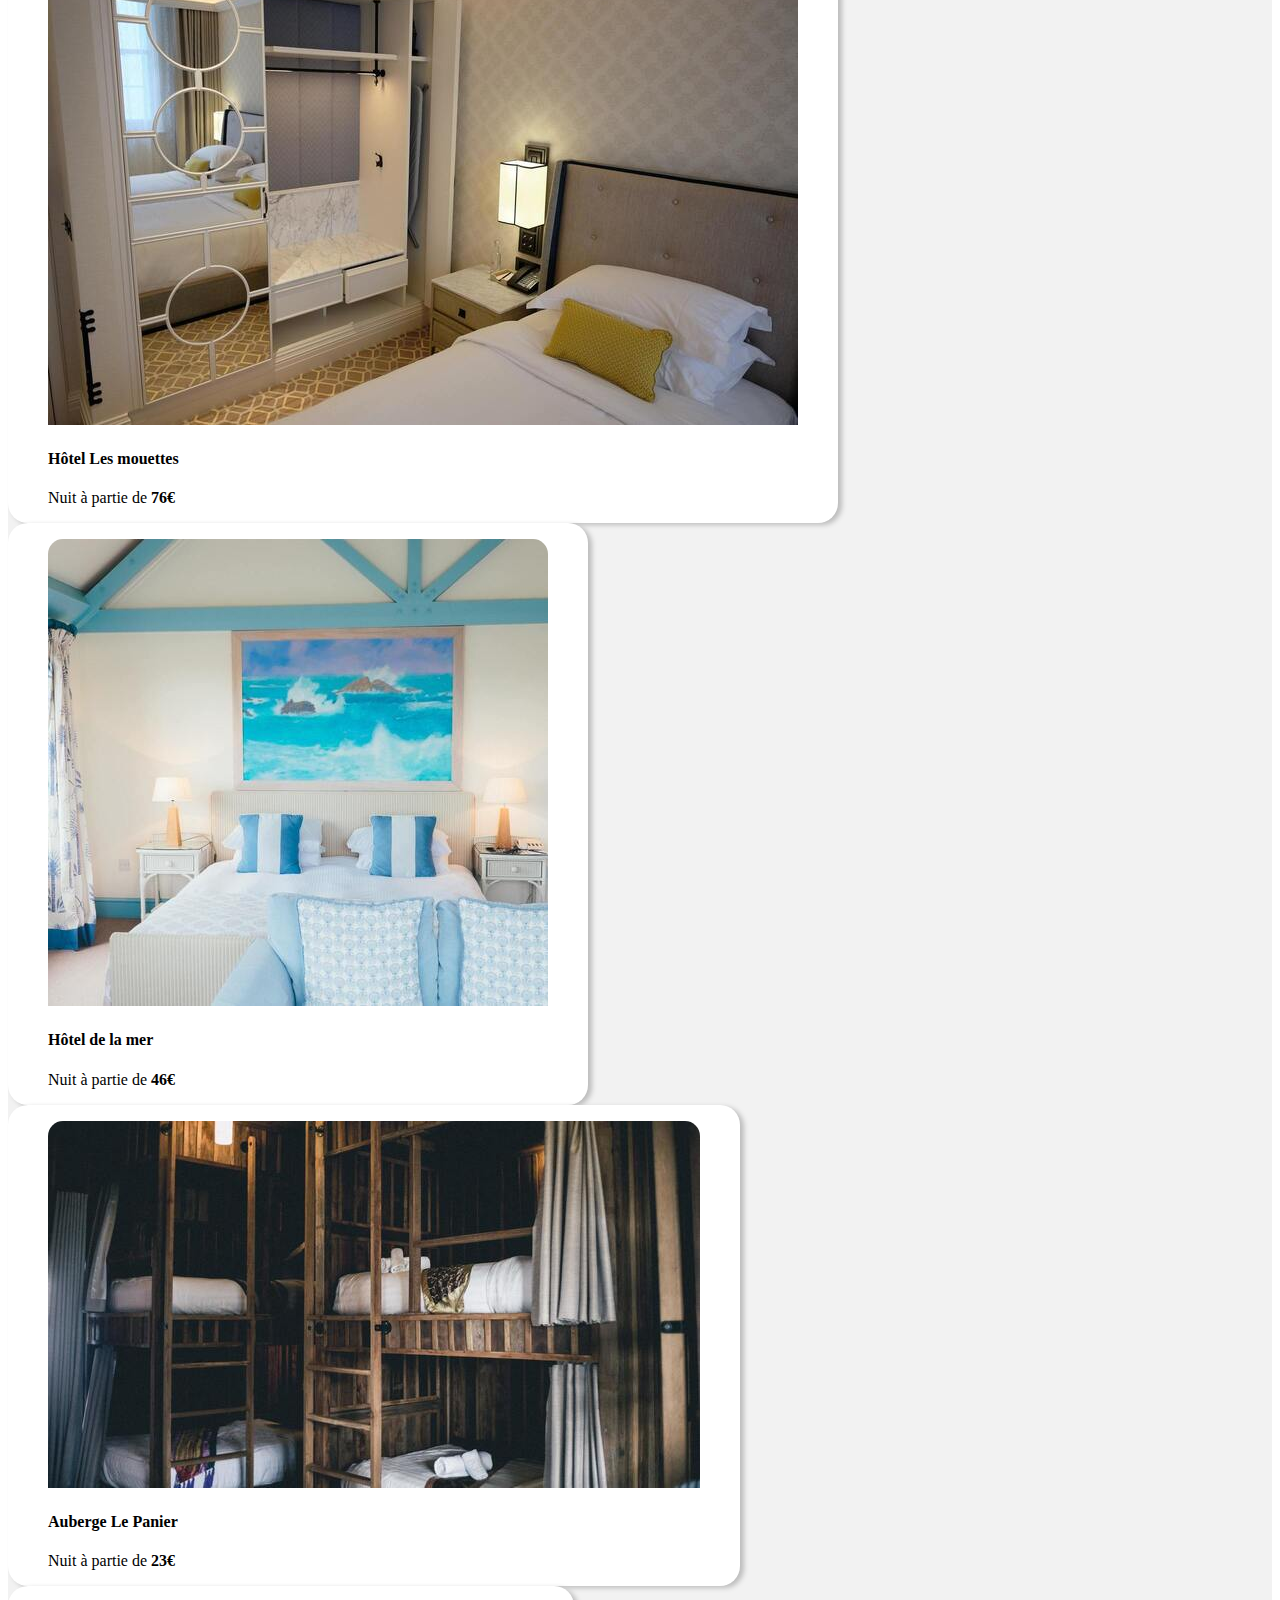
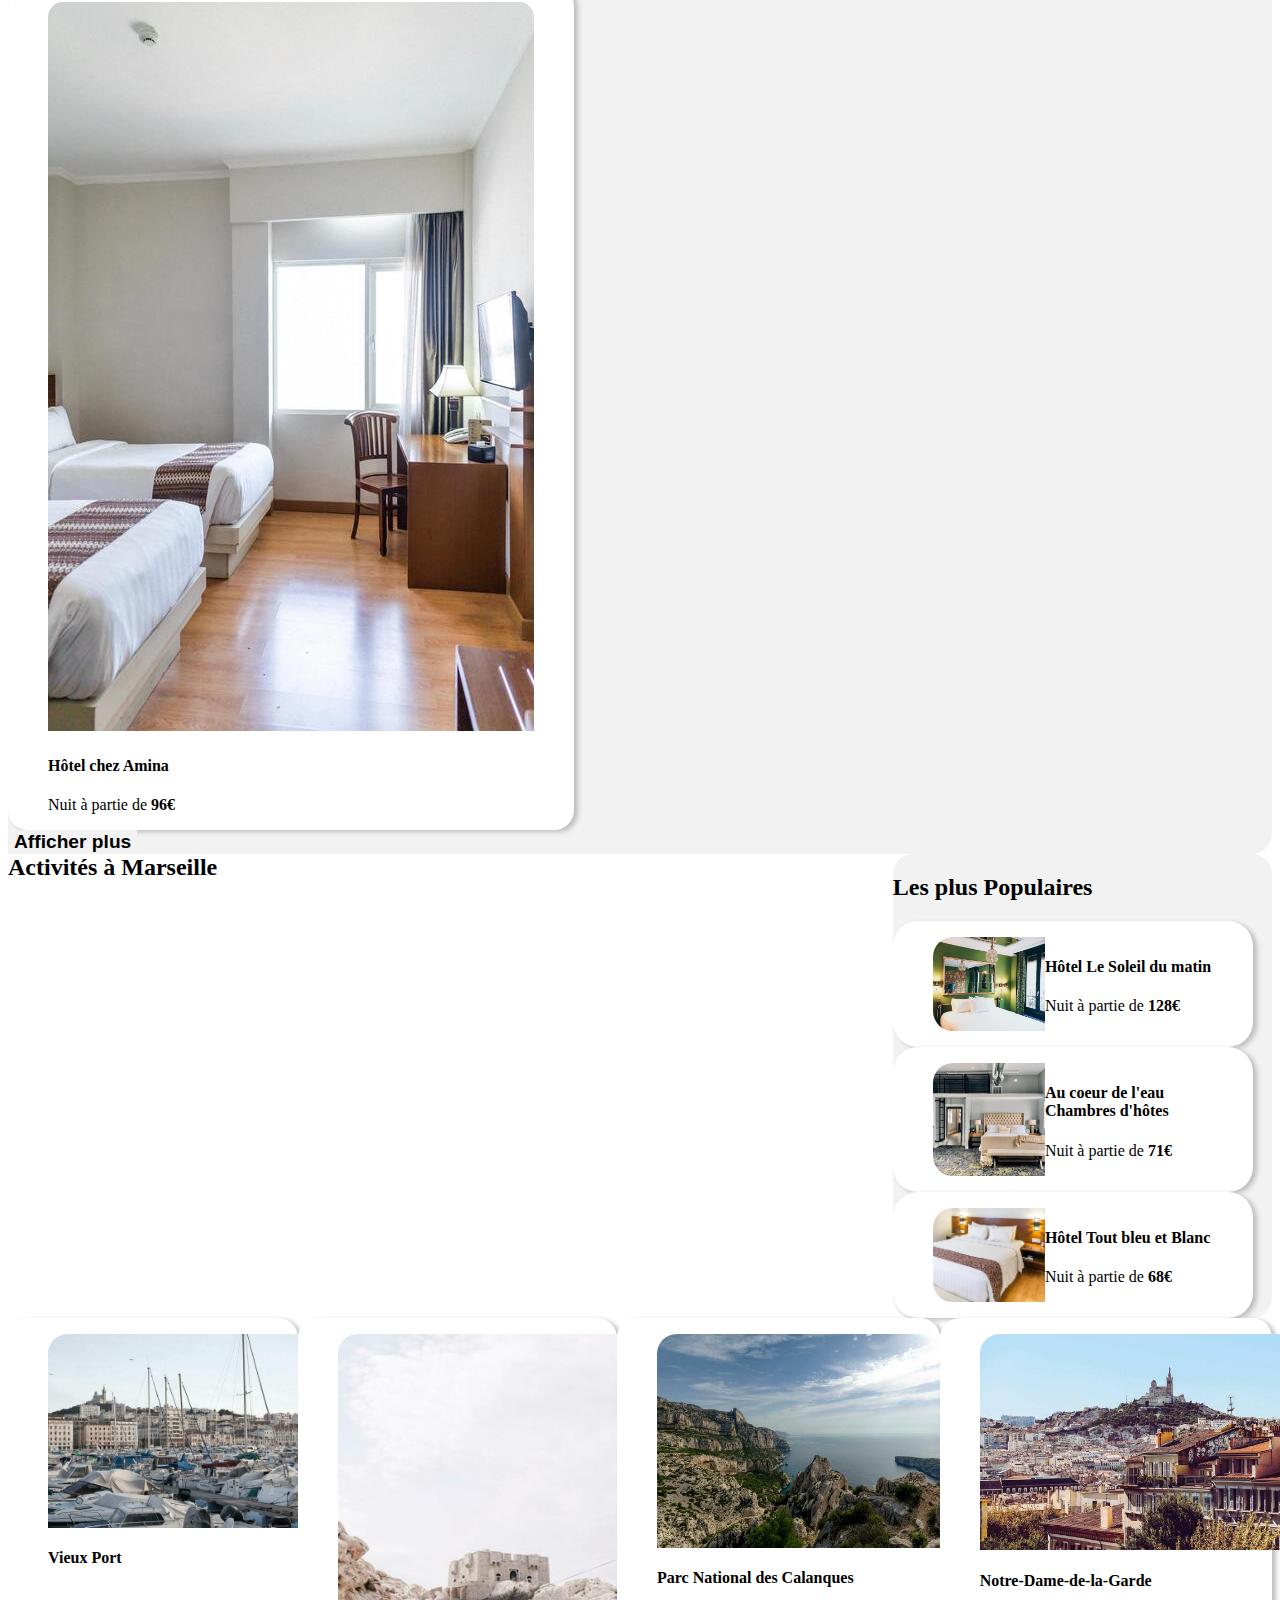
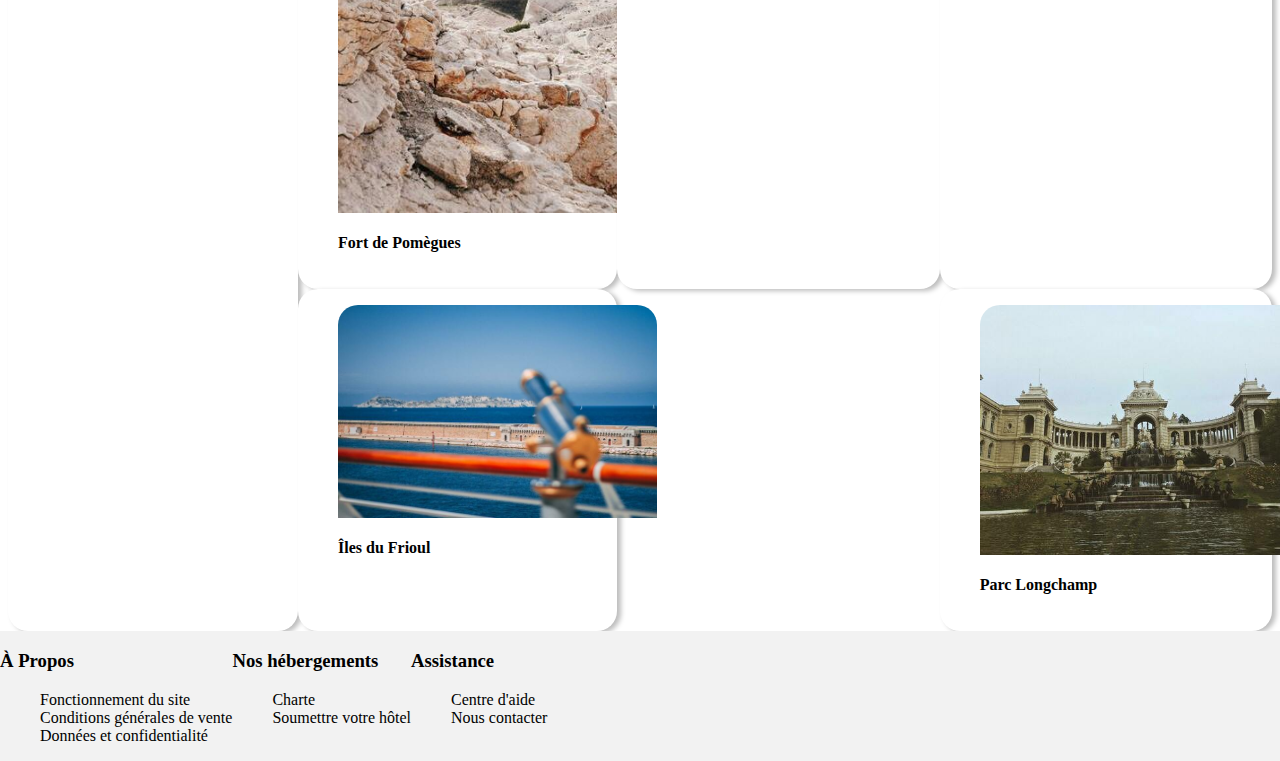
==== commit bbdb46d3: "Images" ====
--- a/reservia.html
+++ b/reservia.html
@@ -2,11 +2,11 @@
 <html lang="fr">
   <head>
     <meta charset="utf-8"/>
-    <link rel="stylesheet" href="/css/style.css"> <!-- Version générale-->
-    <link rel="stylesheet" media="screen and (max-width: 768px)" href="smallscreen.css"> <!-- Pour résolution d'écran inférieure à 768px (smartphone)-->
-    <link rel="stylesheet" media="screen and (min-width: 768px; max-width: 991px)" href="mediumscreen.css"> <!-- Pour résolution d'écran comprise entre 768px et 991px (tablettes)-->
-    <link rel="stylesheet" media="screen and (min-min-width: 992px; max-width: 1199px)" href="largescrren.css"> <!-- Pour résolution d'écran comprise entre 992px et 1199px (PC portables) -->
-    <link rel="stylesheet" media="screen and (min-width: 1200px)" href="bigscreen.css"> <!-- Pour résolution d'écran supérieure ou égale à 1200px (PC et écrans TV)-->
+    <link rel="stylesheet" href="css/style.css"> <!-- Version générale-->
+    <link rel="stylesheet" media="screen and (max-width: 768px)" href="css/smallscreens.css"> <!-- Pour résolution d'écran inférieure à 768px (smartphone)-->
+    <link rel="stylesheet" media="screen and (min-width: 768px) and (max-width: 991px)" href="css/mediumscreens.css"> <!-- Pour résolution d'écran comprise entre 768px et 991px (tablettes)-->
+    <link rel="stylesheet" media="screen and (min-width: 992px) and (max-width: 1199px)" href="css/largescreens.css"> <!-- Pour résolution d'écran comprise entre 992px et 1199px (PC portables) -->
+    <link rel="stylesheet" media="screen and (min-width: 1200px)" href="css/bigscreens.css"> <!-- Pour résolution d'écran supérieure ou égale à 1200px (PC et écrans TV)-->
     <script src="https://kit.fontawesome.com/23c1a897ea.js" crossorigin="anonymous"></script> <!-- Script permettant d'utiliser les icônes Font Awesome -->
     <title>Reservia</title>
   </head>
@@ -70,7 +70,7 @@
             <article class="hconteneur-flexible">
               <a href="#" class="hélément-flexible">
                 <figure class="hfigure">
-                  <img src="images/hebergements/4_small/marcus-loke-WQJvWU_HZFo-unsplash.jpg" alt="Auberge la Cannebière" class="imghebergement">
+                  <img src="images/hebergements/marcus-loke-WQJvWU_HZFo-unsplash.jpg" alt="Auberge la Cannebière" class="imghebergement">
                   <figcaption class="hfigcaption">
                     <h4 class="nom-hebergement">Auberge la Cannebière</h4>
                     <p>Nuit à partie de <span>25€</span></p>
@@ -86,7 +86,7 @@
               </a>
               <a href="#" class="hélément-flexible">
                 <figure class="hfigure">
-                  <img src="images/hebergements/4_small/fred-kleber-gTbaxaVLvsg-unsplash.jpg" alt="Hôtel du port" class="imghebergement">
+                  <img src="images/hebergements/fred-kleber-gTbaxaVLvsg-unsplash.jpg" alt="Hôtel du port" class="imghebergement">
                   <figcaption class="hfigcaption">
                     <h4 class="nom-hebergement">Hôtel du port</h4>
                     <p>Nuit à partie de <span>52€</span></p>
@@ -102,7 +102,7 @@
               </a>
               <a href="#" class="hélément-flexible">
                 <figure class="hfigure">
-                  <img src="images/hebergements/4_small/reisetopia-B8WIgxA_PFU-unsplash.jpg" alt="Hôtel Les mouettes" class="imghebergement">
+                  <img src="images/hebergements/reisetopia-B8WIgxA_PFU-unsplash.jpg" alt="Hôtel Les mouettes" class="imghebergement">
                   <figcaption class="hfigcaption">
                     <h4 class="nom-hebergement">Hôtel Les mouettes</h4>
                     <p>Nuit à partie de <span>76€</span></p>
@@ -118,7 +118,7 @@
               </a>
               <a href="#" class="hélément-flexible">
                 <figure class="hfigure">
-                  <img src="images/hebergements/4_small/annie-spratt-Eg1qcIitAuA-unsplash.jpg" alt="Hôtel de la mer" class="imghebergement">
+                  <img src="images/hebergements/annie-spratt-Eg1qcIitAuA-unsplash.jpg" alt="Hôtel de la mer" class="imghebergement">
                   <figcaption class="hfigcaption">
                     <h4 class="nom-hebergement">Hôtel de la mer</h4>
                     <p>Nuit à partie de <span>46€</span></p>
@@ -134,7 +134,7 @@
               </a>
               <a href="#" class="hélément-flexible">
                 <figure class="hfigure">
-                  <img src="images/hebergements/4_small/nicate-lee-kT-ZyaiwBe0-unsplash.jpg" alt="Auberge Le Panier" class="imghebergement">
+                  <img src="images/hebergements/nicate-lee-kT-ZyaiwBe0-unsplash.jpg" alt="Auberge Le Panier" class="imghebergement">
                   <figcaption class="hfigcaption"n>
                     <h4 class="nom-hebergement">Auberge Le Panier</h4>
                     <p>Nuit à partie de <span>23€</span></p>
@@ -150,7 +150,7 @@
               </a>
               <a href="#" class="hélément-flexible">
                 <figure class="hfigure">
-                  <img src="images/hebergements/4_small/febrian-zakaria-M6S1WvfW68A-unsplash.jpg" alt="Hôtel chez Amina" class="imghebergement">
+                  <img src="images/hebergements/febrian-zakaria-M6S1WvfW68A-unsplash.jpg" alt="Hôtel chez Amina" class="imghebergement">
                   <figcaption class="hfigcaption">
                     <h4 class="nom-hebergement">Hôtel chez Amina</h4>
                     <p>Nuit à partie de <span>96€</span></p>
@@ -178,7 +178,7 @@
           <article class="pconteneur-flexible">
             <a href="#" class="pélément-flexible">
               <figure class="pfigure">
-                <img src="images/hebergements/4_small/emile-guillemot-Bj_rcSC5XfE-unsplash.jpg" alt="Hôtel Le Soleil du matin" class="imghebpopulaire">
+                <img src="images/hebergements/emile-guillemot-Bj_rcSC5XfE-unsplash.jpg" alt="Hôtel Le Soleil du matin" class="imghebpopulaire">
                 <figcaption class="pfigcaption">
                   <h4 class="nom-hebergement">Hôtel Le Soleil du matin</h4>
                   <p>Nuit à partie de <span>128€</span></p>
@@ -194,7 +194,7 @@
             </a>
             <a href="#" class="pélément-flexible">
               <figure class="pfigure">
-                <img src="images/hebergements/4_small/aw-creative-VGs8z60yT2c-unsplash.jpg" alt="Au coeur de l'eau Chambres d'hôtes" class="imghebpopulaire">
+                <img src="images/hebergements/aw-creative-VGs8z60yT2c-unsplash.jpg" alt="Au coeur de l'eau Chambres d'hôtes" class="imghebpopulaire">
                 <figcaption class="pfigcaption">
                   <h4 class="nom-hebergement">Au coeur de l'eau Chambres d'hôtes</h4>
                   <p>Nuit à partie de <span>71€</span></p>
@@ -210,7 +210,7 @@
             </a>
             <a href="#" class="pélément-flexible">
               <figure class="pfigure">
-                <img src="images/hebergements/4_small/febrian-zakaria-sjvU0THccQA-unsplash.jpg" alt="Hôtel Tout bleu et Blanc" class="imghebpopulaire">
+                <img src="images/hebergements/febrian-zakaria-sjvU0THccQA-unsplash.jpg" alt="Hôtel Tout bleu et Blanc" class="imghebpopulaire">
                 <figcaption class="pfigcaption">
                 <h4 class="nom-hebergement">Hôtel Tout bleu et Blanc</h4>
                 <p>Nuit à partie de <span>68€</span></p>
@@ -230,50 +230,87 @@
 
       <!-- Activités possibles -->
       <div id="activites">
-        <div class="format-xl">
-          <img src="images/activites/4_small/reno-laithienne-QUgJhdY5Fyk-unsplash.jpg" alt="Vieux Port" class="aportrait">
-          <h4>Vieux Port</h4>
-        </div>
-        <div class="format-l">
-          <img src="images/activites/4_small/paul-hermann-QFTrLdQIRhI-unsplash.jpg" alt="Fort de Pomègues" class="apaysage">
-          <h4>Fort de Pomègues</h4>
-        </div>
-        <div class="format-s">
-          <img src="images/activites/4_small/kevin-hikari-rV_Qd1l-VXg-unsplash.jpg" alt="Îles du Frioul" class="apaysage">
-          <h4>Îles du Frioul</h4>
-        </div>
-        <div class="format-xl">
-          <img src="images/activites/4_small/kilyan-sockalingum-NR8-cBCN3aI-unsplash.jpg" alt="Parc National des Calanques" class="aportrait">
-          <h4>Parc National des Calanques</h4>
-        </div>
-        <div class="format-m">
-          <img src="images/activites/4_small/florian-wehde-xW9e8gdotxI-unsplash.jpg" alt="Notre-Dame-de-la-Garde" class="apaysage">
-          <h4>Notre-Dame-de-la-Garde</h4>
-        </div>
-        <div class="format-m">
-          <img src="images/activites/4_small/lena-paulin-wH2-EJoDcV0-unsplash.jpg" alt="Parc Longchamp" class="apaysage">
-          <h4>Parc Longchamp</h4>
-        </div>
+        <section class="activitesliste">
+          <h2>Activités à Marseille</h2>
+          <article class="aconteneur">
+            <a class="box1 aelement">
+              <figure class="afigure">
+                <img src="images/activites/reno-laithienne-QUgJhdY5Fyk-unsplash.jpg" alt="Vieux Port" class="imgactivites img-xl">
+                <figcaption class="afigcaption">
+                  <h4>Vieux Port</h4>
+                </figcaption>
+              </figure>
+            </a>
+            <a class="box2 aelement">
+              <figure class="afigure">
+                <img src="images/activites/paul-hermann-QFTrLdQIRhI-unsplash.jpg" alt="Fort de Pomègues" class="imgactivites img-l">
+                <figcaption class="afigcaption">
+                  <h4>Fort de Pomègues</h4>
+                </figcaption>
+              </figure>
+            </a>
+            <a class="box3 aelement">
+              <figure class="afigure">
+                <img src="images/activites/kevin-hikari-rV_Qd1l-VXg-unsplash.jpg" alt="Îles du Frioul" class="imgactivites img-s">
+                <figcaption class="afigcaption">
+                  <h4>Îles du Frioul</h4>
+                </figcaption>
+              </figure>
+            </a>
+            <a class="box4 aelement">
+              <figure class="afigure">
+                <img src="images/activites/kilyan-sockalingum-NR8-cBCN3aI-unsplash.jpg" alt="Parc National des Calanques" class="imgactivites img-xl">
+                <figcaption class="afigcaption">
+                  <h4>Parc National des Calanques</h4>
+                </figcaption>
+              </figure>
+            </a>
+            <a class="box5 aelement">
+              <figure class="afigure">
+                <img src="images/activites/florian-wehde-xW9e8gdotxI-unsplash.jpg" alt="Notre-Dame-de-la-Garde" class="imgactivites img-m">
+                <figcaption class="afigcaption">
+                  <h4>Notre-Dame-de-la-Garde</h4>
+                </figcaption>
+              </figure>
+            </a>
+            <a class="box6 aelement">
+              <figure class="afigure">
+                <img src="images/activites/lena-paulin-wH2-EJoDcV0-unsplash.jpg" alt="Parc Longchamp" class="imgactivites img-m">
+                <figcaption class="afigcaption">
+                  <h4>Parc Longchamp</h4>
+                </figcaption>
+              </figure>
+            </a>
+          </article>
+        </section>
       </div>
     </main>
-
-    <footer>
-      <div class="a-propos">
+  </body>
+
+  <footer>
+    <section>
+      <div class="a-propos partiesfooter">
         <h3>À Propos</h3>
-        <a href="#">Fonctionnement du site</a>
-        <a href="#">Conditions générales de vente</a>
-        <a href="#">Données et confidentialité</a>
-      </div>
-      <div class="nos-hebergements">
+        <ul class="menu-apropos liensfooter">
+          <li><a href="#">Fonctionnement du site</a></li>
+          <li><a href="#">Conditions générales de vente</a></li>
+          <li><a href="#">Données et confidentialité</a></li>
+        </ul>
+      </div>
+      <div class="nos-hebergements partiesfooter">
         <h3>Nos hébergements</h3>
-        <a href="#">Charte</a>
-        <a href="#">Soumettre votre hôtel</a>
-      </div>
-      <div class="assistance">
+        <ul class="menu-noshebergements liensfooter">
+          <li><a href="#">Charte</a></li>
+          <li><a href="#">Soumettre votre hôtel</a></li>
+        </ul>
+      </div>
+      <div class="assistance partiesfooter">
         <h3>Assistance</h3>
-        <a href="#">Centre d'aide</a>
-        <a href="#">Nous contacter</a>
-      </div>
-    </footer>
-  </body>
+        <ul class="menu-assistance liensfooter">
+          <li><a href="#">Centre d'aide</a></li>
+          <li><a href="#">Nous contacter</a></li>
+        </ul>
+      </div>
+    </section>
+  </footer>
 </html>
--- a/css/style.css
+++ b/css/style.css
@@ -10,35 +10,30 @@
        url('font/Raleway.svg#Raleway') format('svg');
 }
 
-body {margin: 53px 65px; font-family: Raleway; min-width: 1200px;}
+body {font-family: Raleway;}
 
      /*--------------- Code multi-éléments & de diverses div ---------------*/
 
 
 /*___________________________________ Header ___________________________________*/
 
-.header {width: 100%; height: 34px;}
-
 span  {font-weight: bolder;}
 
 .logo {float: left;}
 
-  /*-------------------------- Barre de navigation --------------------------*/
+nav, .subtitle {font-size: 1em;}
+
+  /*-------------------------- Barre de navigation --------------------------*/*
+
 nav {
-  font-size: 1em;
-  width: 436px;
+  display: flex;
   float: right;
-}
-
-.menu {padding: 0 0.5% 0 0.5%; display: flex; list-style-type: none;}
-
-.menu li {margin-right: 3%;}
-
-.menu li a {
-  text-align: center;
-  text-decoration: none;
-  padding: 66px 28px 0 28px;
-}
+  justify-content: flex-end;
+}
+
+.menu {display: flex; list-style-type: none;}
+
+.menu li a {text-align: center; text-decoration: none;}
 
 .lien-heb, .lien-act {color: #000;} /* couleur de la police par défaut : noir */
 
@@ -52,21 +47,17 @@
 
   /*--------------------------- Zone de recherche --------------------------*/
 
-.recherche {margin-top: 52px;}
-
-.subtitle {margin-top: -13px; font-size: 1em;}
-
 .barre-recherche, .listefiltres, .btnfiltres {display: flex;}
 
 .geoloc, .zone-recherche, .search, .listefiltres, .filtre {height: 50px;}
 
-.geoloc, .zone-recherche {border: 2px #f2f2f2 solid;}
+.geoloc, .zone-recherche {border: 2px solid #f2f2f2;}
 
 .zone-recherche, .search {font-size: 17px;}
 
      /*----------------------- Barre de recherche -----------------------*/
 
-.barre-recherche {height: 50px; margin-top: 30px;}
+.barre-recherche {height: 50px;}
 
 /*  Bouton géolocalisation */
 .geoloc {
@@ -87,9 +78,6 @@
 /* Zone de saisie */
 .zone-recherche {
   font-weight: thin bold;
-  width: 220px;
-  margin-bottom: 10px;
-  padding-left: 15px;
   border: 2px #dfdfdf solid;
   border-left: none;
 }
@@ -98,58 +86,52 @@
 .search {
   color: #fff;
   background-color: #0065fc;
-  width: 125px;
   margin-left: -2px;
   border: 1px #0065fc solid;
-  border-radius: 0 15px 15px 0;
+}
+
+.search:hover, .search:focus {
+  border-color: #deebff;
+  background-color: #deebff;
+  color: #0065fc;
 }
 
      /*---------------------- Filtres de recherche ----------------------*/
 
-.listefiltres {width: 100%; margin-top: 31px;}
-
-.listefiltres h3 {margin-top: 12px;}
 
 .filtres {text-decoration: none;}
 
-.btnfiltres {margin-left: 32px;}
-
-.filtre:hover, .filtre:focus {box-shadow: 2px 1px 1px #d9d9d9;}
+.filtre:hover, .filtre:focus {border-color: #d9d9d9;}
 
 .iconefiltre {
   color: #0065fc;
   background-color: #deebff;
-  border-radius: 50px/ 50px;
+  border-radius: 50px;
   float: left;
-  margin-right: -20px;
   position: relative;
   z-index: 1;
 }
 
-.fa-money-bill-wave {width: 39px;  margin-right: -50px;  padding: 17px 0 0 11px;}
-
-.fa-child {width: 33px; margin-right: -50px; padding: 17px 0 0 17px;}
-
-.fa-heart {width: 36px;   margin-right: -50px; padding: 17px 0 0 14px;}
+.fa-money-bill-wave {width: 39px;}
+
+.fa-child {width: 33px;}
+
+.fa-heart {width: 36px;}
 
 .fa-dog {
   width: 37px;
   height: 35px;
-  margin-right: -50px;
-  padding: 15px 0 0 13px;
 }
 
 .fa-money-bill-wave, .fa-child, .fa-heart {height: 32px;}
 
 .filtre {
   font-weight: bold;
-  margin-right: 24px;
-  border: 2px #d9d9d9 solid;
-  border-radius: 50px/ 50px;
-  background-color: #fff;
-}
-
-.filtre-eco, .filtre-familial, .filtre-romantique, .filtre-animaux {padding-left: 40px;}
+  border: 2px #f2f2f2 solid;
+  border-radius: 50px;
+  background-color: #fff;
+}
+
 
 .filtre-eco {width: 194px;}
 
@@ -161,25 +143,27 @@
 
      /*------------ Ligne informative : nombre hébergements dispo -----------*/
 
-.info {width: 100%; height: 24px; margin: 35px 0 0 0;}
+.info {width: 100%; height: 24px;}
 
 .fa-info {
   width: 13px;
   height: 17px;
   color: #0065fc;
   background-color: #fff;
-  border: 2px #d9d9d9 solid;
-  border-radius: 50px/ 50px;
-  margin: 0 18px 0 9px;
-  padding: 4px 0 0 8px;
+  border: 2px #f2f2f2 solid;
+  border-radius: 50px;
 }
 
 /*____________________________________ Main ____________________________________*/
 
+main {
+  display: flow-root;
+  flex-flow: column;
+}
 
   /*------------------- Grand conteneur des héébergements -------------------*/
 
-#hebergements {max-width: 100%; max-height: 780px;}
+#hebergements {max-width: 100%;}
 
 .hconteneur-flexible a, .pconteneur-flexible a {
   text-decoration: none;
@@ -188,7 +172,7 @@
 
 .hélément-flexible:hover, .pélément-flexible:hover, .hélément-flexible:focus, .pélément-flexible:focus {box-shadow: none;}
 
-.note {margin: 0 0 1% 5%; justify-content: flex-start;}
+.note {justify-content: flex-start;}
 
 .fa-star.active {color: #0065fc;} /* couleur des étoiles actives : bleu */
 
@@ -197,64 +181,177 @@
      /*--------------------- Liste des hébergements ---------------------*/
 
 .hebliste {
-  width: 65%;
   float: left;
-  height: 710px;
-  margin-top: 37px;
-  background-color: #d9d9d9;
-  border-radius: 20px 20px 20px 20px;
-}
-
-.hebliste h2 {
-  margin: 47px 5% 10px 5%;
-  max-width: 100%;
-  align-items: center;
+  background-color: #f2f2f2;
+  border-radius: 20px;
+}
+
+.hebliste h2 {max-width: 100%;  align-items: center;
 }
 
 .hconteneur-flexible {
   display: flex;
   flex-wrap: wrap;
   max-width: 100%;
-  height: 550px;
-  padding: 0 2.8%;
   justify-content: space-between;
 }
 
 .hélément-flexible {
-  width: 28.5%;
-  max-height: 80%;
-  max-height: 230px;
   background-color: #fff;
   border-radius: 20px;
   box-shadow: 4px 2px 5px #bdbdbd;
-  margin: 1.9% 2%;
-}
-
-
-.hfigure {
-  width: 95%;
-  margin: 2.5% 2% 2.5% 2.5%;
-}
-
+}
 
 .imghebergement {
   width: 100%;
-  height: 130px;
   border-radius: 15px 15px 0 0;
   object-fit: cover; /* permet de remplir l'espace souhaité tout en gardant les proportions de l'img (pas d'img visuellement écrasée)*/
 }
 
-.hfigcaption {max-width: 100%; }
-
-.hfigcaption h4 {font-weight: bolder; margin: 3% 0 3% 5%;}
-
-.hfigcaption p {margin: 0 5% 2% 5%; max-width: 100%;}
-
+.hfigcaption {max-width: 100%;}
+
+.hfigcaption h4 {font-weight: bolder;}
+
+.hfigcaption p {max-width: 100%;}
+
+/* Bouton pour afficher plus d'hébergements */
 #more {
-  margin: 5px 0 0 5%;
-  background-color: #d9d9d9;
+  background-color: #f2f2f2;
   border: none;
   font-size: 1.2em;
 }
 
 #more :hover, #more:focus {text-decoration: underline;}
+
+     /*--------------------- Héébergements populaires --------------------*/
+
+.populiste {
+  width: 30%;
+  float: right;
+  background-color: #f2f2f2;
+  border-radius: 20px;
+}
+
+.en-tete-populaire {width: 90%; display: inline-flex;}
+
+.populiste h2 {width: 95%; height: 100%;}
+
+.fa-chart-line {
+  height: 100%;
+  float: right;
+}
+
+.pconteneur-flexible {
+  display: flex;
+  flex-wrap: wrap;
+  max-width: 100%;
+  justify-content: space-between;
+  box-sizing: border-box;
+}
+
+.pélément-flexible {
+  display: flex;
+  max-width: 95%;
+  background-color: #fff;
+  border-radius: 25px;
+  box-shadow: 4px 2px 5px #bdbdbd;
+}
+
+.pfigure {
+  width: 100%;
+  display: flex;
+
+}
+
+.imghebpopulaire {
+  image-orientation: left;
+  width: 40%;
+  height: 100%;
+  border-radius: 20px 0 0 20px;
+  object-fit: cover; /* permet de remplir l'espace souhaité et de garder les proportions de l'img (img visuellement non écrasée)*/
+}
+
+.pfigcaption {
+  position: relative; /* mise en flux normal pour pouvoir travailler .notehebpopulaire tout en bas de ces figcaption */
+}
+
+.pfigcaption h4 {font-weight: bolder; width: 100%;}
+
+.pfigcaption p {max-width: 100%;}
+
+.notehebpopulaire {
+  position: absolute; /* retirer l'élément du flux normal */
+  bottom: 0; /* positionnement de l'élément tout en bas de .pfigure */
+  }
+
+
+  /*------------------------------- Activités ------------------------------*/
+
+.aconteneur {
+  width: 100%;
+  display: grid; /* pour pouvoir créer une grille */
+  justify-content: space-between;
+}
+
+.aelement {
+  background-color: #fff;
+  border-radius: 20px;
+  box-shadow: 4px 2px 5px #bdbdbd;
+}
+
+.aelement:hover, .aelement:focus {box-shadow: none;}
+
+.box1 {
+  grid-column: 1 / 2;
+  grid-row: 1 / 3;
+}
+
+.box4 {
+  grid-column: 3 / 4;
+  grid-row: 1 / 2;
+}
+
+.box2, .box3 {grid-column: 2 / 3;}
+
+.box2, .box5 {grid-row: 1 / 2;}
+
+.box3, .box6 {grid-row: 2 / 3;}
+
+.box5, .box6 {grid-column: 4 / 5;}
+
+.afigure {
+  width: 100%;
+  display: flex;
+  flex-direction: column;
+  box-sizing: border-box;
+}
+
+.imgactivites {
+  width: 100%;
+  border-radius: 20px 20px 0 0;
+  object-fit: cover;
+}
+
+/*___________________________________ Footer ___________________________________*/
+
+footer {
+  max-width: 100%;
+  background-color: #f2f2f2;
+  display: flex;
+  /* Pour que le footer remplisse toute la largeur de la page */
+  position: absolute;
+  left: 0;
+  right: 0;
+}
+
+footer section {
+  width: 100%;
+  display: inline-flex;
+}
+
+.liensfooter {list-style: none;}
+
+.liensfooter li a {
+  text-decoration: none;
+  color: #000;
+}
